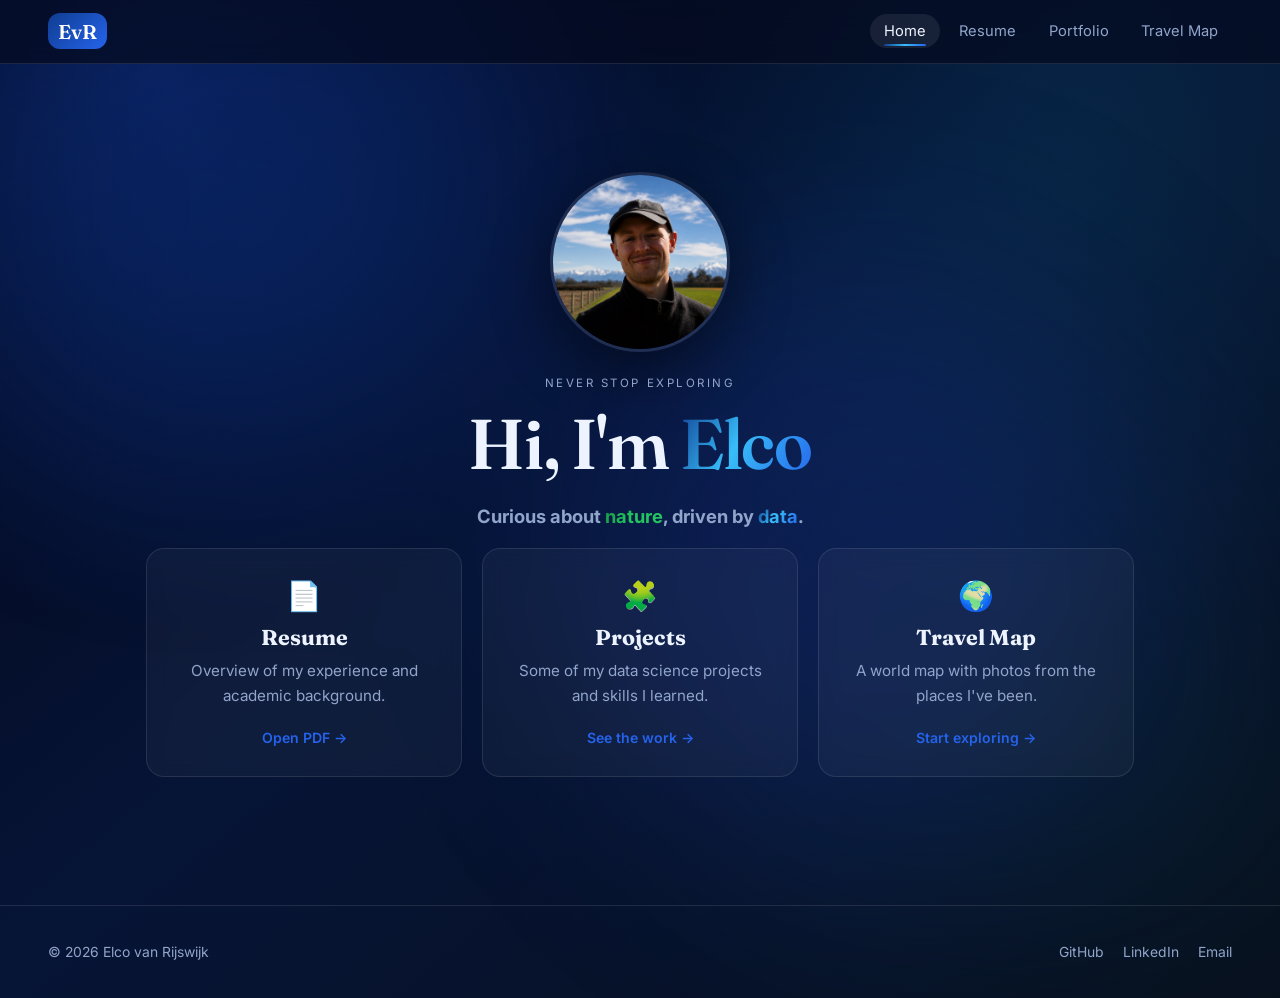
==== index.html @ c930455a "Initial portfolio" ====
<!DOCTYPE html>
<html lang="en">

<head>
  <meta charset="UTF-8" />
  <meta name="viewport" content="width=device-width, initial-scale=1.0" />
  <title>Elco van Rijswijk</title>
  
  <meta name="description" content="Personal portfolio, resume and travel photo map of Elco van Rijswijk." />
  <link rel="preconnect" href="https://fonts.googleapis.com" />
  <link rel="preconnect" href="https://fonts.gstatic.com" crossorigin />
  <link
    href="https://fonts.googleapis.com/css2?family=Inter:wght@300;400;500;600;700&family=Fraunces:opsz,wght@9..144,400;9..144,600&display=swap"
    rel="stylesheet" />
  <link rel="stylesheet" href="assets/css/style.css" />
  <title>Elco van Rijswijk</title>
  <link rel="icon" href="assets/photos/favicon.ico" type="image/x-icon">
</head>

<body class="home">
  <div class="aurora" aria-hidden="true">
    <span class="blob blob-1"></span>
    <span class="blob blob-2"></span>
    <span class="blob blob-3"></span>
  </div>



  <header class="site-header">
    <a class="brand" href="index.html"><span class="brand-mark">EvR</span></a>
    <nav class="site-nav">
      <a href="index.html" class="active" aria-current="page">Home</a>
      <a href="assets/resume/resume.pdf" target="_blank" rel="noopener">Resume</a>
      <a href="portfolio.html">Portfolio</a>
      <a href="map.html">Travel Map</a>
    </nav>
  </header>

  <main>
    <section class="hero">
      <img class="hero-avatar reveal" src="assets/photos/profile.png" alt="Elco van Rijswijk" data-profile-popup tabindex="0" role="button" aria-label="Open profile picture" />
      <p class="eyebrow reveal">Never Stop Exploring</p>
      <h1 class="reveal">
        Hi, I'm <span class="gradient-text">Elco</span><br />
      </h1>

      <h2 class="lede reveal">
        Curious about <span class="gradient-text nature-gradient">nature</span>, driven by <span class="gradient-text">data</span>.
      </h2>


    <section class="cards" aria-label="Sections">
      <a class="card reveal" href="assets/resume/resume.pdf" target="_blank" rel="noopener">
        <div class="card-icon">📄</div>
        <h2>Resume</h2>
        <p>Overview of my experience and academic background.</p>
        <span class="card-link">Open PDF →</span>
      </a>
      <a class="card reveal" href="portfolio.html">
        <div class="card-icon">🧩</div>
        <h2>Projects</h2>
        <p>Some of my data science projects and skills I learned.</p>
        <span class="card-link">See the work →</span>
      </a>
      <a class="card reveal" href="map.html">
        <div class="card-icon">🌍</div>
        <h2>Travel Map</h2>
        <p>A world map with photos from the places I've been.</p>
        <span class="card-link">Start exploring →</span>
      </a>
    </section>
  </main>

  <footer class="site-footer">
    <p>© <span id="year"></span> Elco van Rijswijk</p>
    <ul class="socials">
      <li><a href="https://github.com/ElcovRijswijk" target="_blank" rel="noopener">GitHub</a></li>
      <li><a href="https://www.linkedin.com/in/elcovrijswijk/" target="_blank" rel="noopener">LinkedIn</a></li>
      <li><a href="#email-popup" data-email-popup>Email</a></li>
    </ul>
  </footer>

  <script src="assets/js/main.js"></script>
</body>

</html>
---- assets/css/style.css ----
:root {
  color-scheme: dark;
  --bg: #050b1f;
  --bg-soft: #0b1430;
  --surface: rgba(255, 255, 255, 0.04);
  --surface-strong: rgba(255, 255, 255, 0.08);
  --border: rgba(255, 255, 255, 0.1);
  --text: #edf4ff;
  --muted: #91a4ca;
  --accent-1: #0f3d91;
  --accent-2: #2563eb;
  --accent-3: #38bdf8;
  --glow-1: rgba(8, 47, 120, 0.8);
  --glow-2: rgba(6, 78, 59, 0.34);
  --glow-3: rgba(30, 64, 175, 0.55);
  --radius: 18px;
  --shadow: 0 20px 60px rgba(0, 0, 0, 0.45);
  --max: 1180px;
}

* { box-sizing: border-box; }

html { scroll-behavior: smooth; }

body {
  margin: 0;
  min-height: 100vh;
  font-family: "Inter", system-ui, -apple-system, "Segoe UI", sans-serif;
  background:
    radial-gradient(circle at 12% 8%, rgba(29, 78, 216, 0.32), transparent 34rem),
    radial-gradient(circle at 84% 16%, rgba(14, 116, 144, 0.18), transparent 30rem),
    linear-gradient(140deg, #020617 0%, #061436 46%, #08111f 100%);
  color: var(--text);
  -webkit-font-smoothing: antialiased;
  display: flex;
  flex-direction: column;
}

a { color: inherit; text-decoration: none; }

code {
  font-family: ui-monospace, "SFMono-Regular", Menlo, monospace;
  background: var(--surface-strong);
  padding: 0.1em 0.4em;
  border-radius: 6px;
  font-size: 0.9em;
}

/* ---------- background aurora ---------- */
.aurora {
  position: fixed;
  inset: 0;
  z-index: -1;
  overflow: hidden;
  filter: blur(115px);
  opacity: 0.48;
}

.blob {
  position: absolute;
  width: 46vw;
  height: 46vw;
  border-radius: 50%;
  animation: float 18s ease-in-out infinite;
}

.blob-1 { background: var(--glow-1); top: -12vw; left: -6vw; }
.blob-2 { background: var(--glow-2); bottom: -16vw; right: -8vw; animation-delay: -6s; }
.blob-3 { background: var(--glow-3); top: 30vh; left: 45vw; animation-delay: -11s; }

@keyframes float {
  0%, 100% { transform: translate3d(0, 0, 0) scale(1); }
  50% { transform: translate3d(4vw, -5vh, 0) scale(1.12); }
}

/* ---------- header ---------- */
.site-header {
  position: sticky;
  top: 0;
  z-index: 500;
  display: flex;
  align-items: center;
  gap: 1.5rem;
  padding: 0.9rem clamp(1rem, 4vw, 3rem);
  backdrop-filter: blur(14px);
  background: color-mix(in srgb, var(--bg) 72%, transparent);
  border-bottom: 1px solid var(--border);
}

.brand-mark {
  font-family: "Fraunces", serif;
  font-weight: 600;
  font-size: 1.25rem;
  letter-spacing: 0.02em;
  padding: 0.35rem 0.6rem;
  border-radius: 12px;
  background: linear-gradient(135deg, var(--accent-1), var(--accent-2));
  color: #fff;
}

.site-nav {
  margin-left: auto;
  display: flex;
  gap: 0.35rem;
  min-width: 0;
  flex-wrap: nowrap;
  overflow-x: auto;
  scrollbar-width: none;
}

.site-nav::-webkit-scrollbar { display: none; }

.site-nav a {
  position: relative;
  flex: none;
  padding: 0.5rem 0.85rem;
  border-radius: 999px;
  font-size: 0.92rem;
  color: var(--muted);
  transition: background 0.2s, color 0.2s;
}

.site-nav a:hover { color: var(--text); background: var(--surface); }
.site-nav a.active { color: var(--text); background: var(--surface-strong); }

.site-nav a.active::after {
  content: "";
  position: absolute;
  right: 0.85rem;
  bottom: 0.15rem;
  left: 0.85rem;
  height: 2px;
  border-radius: 999px;
  background: linear-gradient(90deg, var(--accent-1), var(--accent-3), var(--accent-2));
}

/* ---------- hero ---------- */
main { flex: 1; }

.hero {
  max-width: var(--max);
  margin: 0 auto;
  padding: clamp(4rem, 12vh, 8rem) clamp(1rem, 4vw, 3rem) 3rem;
  text-align: center;
}

.hero-avatar {
  width: 180px;
  height: 180px;
  margin: 0 auto 1.5rem;
  display: block;
  border-radius: 50%;
  object-fit: cover;
  border: 3px solid var(--border);
  box-shadow: var(--shadow);
  cursor: zoom-in;
}

.eyebrow {
  text-transform: uppercase;
  letter-spacing: 0.22em;
  font-size: 0.72rem;
  color: var(--muted);
  margin: 0 0 1rem;
}

.hero h1 {
  font-family: "Fraunces", serif;
  font-weight: 600;
  font-size: clamp(2.4rem, 6vw, 4.4rem);
  line-height: 1.08;
  margin: 0 0 1.2rem;
  letter-spacing: -0.02em;
}

.gradient-text {
  background: linear-gradient(120deg, var(--accent-1), var(--accent-3) 45%, var(--accent-2));
  -webkit-background-clip: text;
  background-clip: text;
  color: transparent;
}

.nature-gradient {
  background-image: linear-gradient(120deg, #179545 0%, #22c55e 48%);
}

.bio-gradient {
  background-image: linear-gradient(120deg, #22c55e 25%, #38bdf8 48%, #2563eb 100%);
}

.hero-subtitle {
  max-width: 760px;
  margin: -0.35rem auto 0.9rem;
  font-family: "Fraunces", serif;
  font-size: clamp(1.05rem, 2.1vw, 1.55rem);
  font-weight: 600;
  line-height: 1.35;
  letter-spacing: 0;
}

.lede {
  max-width: 60ch;
  margin: 0 auto;
  color: var(--muted);
  font-size: clamp(1rem, 2vw, 1.15rem);
  line-height: 1.7;
}

.cta-row {
  display: flex;
  justify-content: center;
  flex-wrap: wrap;
  gap: 0.8rem;
  margin-top: 2.4rem;
}

.btn {
  display: inline-flex;
  align-items: center;
  gap: 0.5rem;
  padding: 0.85rem 1.5rem;
  border-radius: 999px;
  font-weight: 600;
  font-size: 0.95rem;
  border: 1px solid transparent;
  transition: transform 0.18s ease, box-shadow 0.18s ease, background 0.18s;
}

.btn:hover { transform: translateY(-2px); }

.btn-primary {
  background: linear-gradient(120deg, var(--accent-1), var(--accent-2));
  color: #fff;
  box-shadow: 0 12px 30px rgba(124, 92, 255, 0.35);
}

.btn-ghost {
  border-color: var(--border);
  background: var(--surface);
  color: var(--text);
}

.btn-ghost:hover { background: var(--surface-strong); }

/* ---------- cards ---------- */
.cards {
  max-width: var(--max);
  margin: 0 auto;
  padding: 1rem clamp(1rem, 4vw, 3rem) 5rem;
  display: grid;
  gap: 1.25rem;
  grid-template-columns: repeat(auto-fit, minmax(260px, 1fr));
}

.card {
  padding: 1.8rem;
  border-radius: var(--radius);
  border: 1px solid var(--border);
  background: var(--surface);
  backdrop-filter: blur(10px);
  transition: transform 0.22s ease, border-color 0.22s, box-shadow 0.22s;
}

.card:hover {
  transform: translateY(-6px);
  border-color: color-mix(in srgb, var(--accent-1) 55%, transparent);
  box-shadow: var(--shadow);
}

.card-icon { font-size: 1.8rem; }
.card h2 { font-family: "Fraunces", serif; font-size: 1.35rem; margin: 0.7rem 0 0.5rem; }
.card p { color: var(--muted); margin: 0 0 1.2rem; line-height: 1.6; font-size: 0.95rem; }
.card-link { font-size: 0.88rem; font-weight: 600; color: var(--accent-2); }

/* ---------- generic page ---------- */
.page {
  max-width: var(--max);
  margin: 0 auto;
  padding: clamp(2.5rem, 8vh, 5rem) clamp(1rem, 4vw, 3rem) 4rem;
}

.page-head h1 {
  font-family: "Fraunces", serif;
  font-size: clamp(2rem, 5vw, 3.2rem);
  margin: 0 0 0.8rem;
  letter-spacing: -0.02em;
}

.page-head .lede { margin: 0 0 2rem; }

.inline-link {
  color: var(--accent-2);
  font-weight: 600;
  text-decoration: underline;
  text-decoration-color: color-mix(in srgb, var(--accent-2) 55%, transparent);
  text-underline-offset: 0.18em;
}

.inline-link:hover { color: var(--accent-3); }

.filters {
  display: flex;
  flex-wrap: wrap;
  gap: 0.5rem;
  margin-bottom: 2rem;
}

.chip {
  padding: 0.45rem 0.95rem;
  border-radius: 999px;
  border: 1px solid var(--border);
  background: var(--surface);
  color: var(--muted);
  font-size: 0.85rem;
  cursor: pointer;
  transition: background 0.2s, color 0.2s;
}

.chip:hover { color: var(--text); }
.chip[aria-pressed="true"] {
  background: linear-gradient(120deg, var(--accent-1), var(--accent-2));
  color: #fff;
  border-color: transparent;
}

.project-grid {
  display: grid;
  gap: 1.25rem;
  grid-template-columns: repeat(auto-fill, minmax(290px, 1fr));
}

.project {
  display: flex;
  flex-direction: column;
  border-radius: var(--radius);
  border: 1px solid var(--border);
  background: var(--surface);
  overflow: hidden;
  transition: transform 0.22s ease, box-shadow 0.22s;
}

.project:hover { transform: translateY(-5px); box-shadow: var(--shadow); }

.project-thumb {
  aspect-ratio: 16 / 9;
  background: linear-gradient(135deg, var(--accent-1), var(--accent-3));
  object-fit: cover;
  width: 100%;
  display: block;
}

.project-body { padding: 1.3rem; display: flex; flex-direction: column; gap: 0.6rem; flex: 1; }
.project-body h2 { font-family: "Fraunces", serif; font-size: 1.2rem; margin: 0; }
.project-body p { color: var(--muted); font-size: 0.93rem; line-height: 1.6; margin: 0; }
.tag-row { display: flex; flex-wrap: wrap; gap: 0.35rem; margin-top: auto; padding-top: 0.6rem; }
.tag {
  font-size: 0.72rem;
  letter-spacing: 0.04em;
  text-transform: uppercase;
  padding: 0.25rem 0.6rem;
  border-radius: 999px;
  background: var(--surface-strong);
  color: var(--muted);
}
.project-links { display: flex; gap: 1rem; padding-top: 0.4rem; }
.project-links a { font-size: 0.85rem; font-weight: 600; color: var(--accent-2); }
.project-links a:hover { text-decoration: underline; }

/* ---------- github + skills ---------- */
.about-grid {
  display: grid;
  grid-template-columns: repeat(auto-fit, minmax(360px, 1fr));
  gap: 1.5rem;
  align-items: start;
  margin-top: 3rem;
  margin-bottom: 2.5rem;
}

.github-section, .skills-section {
  margin: 0;
}

.skills-section { order: -1; }

.github-section h2, .skills-section h2 {
  font-family: "Fraunces", serif;
  font-size: 1.5rem;
  margin: 0 0 1rem;
}

.github-card {
  height: 100%;
  border: 1px solid var(--border);
  background: var(--surface);
  border-radius: var(--radius);
  padding: 1.75rem;
}

.github-card-head {
  display: flex;
  flex-wrap: wrap;
  align-items: center;
  justify-content: space-between;
  gap: 1rem;
  margin-bottom: 1.2rem;
}

.github-card-head h2 { margin: 0; margin-right: auto; }

.github-profile-summary {
  display: flex;
  align-items: center;
  gap: 0.75rem;
  margin-bottom: 0.9rem;
  color: inherit;
  text-decoration: none;
}

.github-profile-summary:hover strong { color: var(--accent-3); }
.github-card-head .github-profile-summary { margin-bottom: 0; }

.snapshot-avatar {
  width: 44px;
  height: 44px;
  border: 2px solid var(--accent-2);
  border-radius: 50%;
  object-fit: cover;
}

.github-profile-summary strong, .github-profile-summary span,
.minimal-profile strong, .minimal-profile span {
  display: block;
}

.github-profile-summary strong, .minimal-profile strong { color: var(--text); font-size: 0.92rem; }
.github-profile-summary span, .minimal-profile span { color: var(--muted); font-size: 0.78rem; }

.github-square-frame {
  margin-top: 1rem;
  overflow: hidden;
  border-top: 1px solid rgba(56, 189, 248, 0.24);
  padding-top: 1rem;
}

.github-square-chart {
  display: block;
  width: 100%;
  max-width: 100%;
  height: auto;
}

.github-strip-frame {
  overflow: hidden;
  height: 50px;
  padding: 0.4rem;
  border: 1px solid rgba(74, 222, 128, 0.24);
  border-radius: 10px;
  background: #000;
}

.github-strip {
  display: block;
  width: 100%;
  height: 100%;
  object-fit: cover;
  object-position: right center;
}

.variant-strip p { margin: 0.65rem 0 0; color: var(--muted); font-size: 0.8rem; }

.variant-cta { background: rgba(8, 47, 59, 0.45); }

.minimal-profile {
  display: flex;
  align-items: center;
  gap: 0.75rem;
}

.minimal-profile .btn { margin-left: auto; white-space: nowrap; }
.minimal-mark {
  display: grid;
  width: 42px;
  height: 42px;
  place-items: center;
  border-radius: 12px;
  background: linear-gradient(135deg, var(--accent-1), var(--accent-2));
  color: #fff;
  font-size: 0.75rem;
  font-weight: 700;
}

@media (max-width: 520px) {
  .minimal-profile { align-items: flex-start; flex-wrap: wrap; }
  .minimal-profile .btn { margin-left: 0; }
}

.github-card-body {
  display: flex;
  flex-direction: column;
  gap: 1.5rem;
}

.github-chart-frame {
  overflow: hidden;
  padding: 0.85rem 0.75rem;
  border: 1px solid rgba(74, 222, 128, 0.24);
  border-radius: 14px;
  background: linear-gradient(145deg, #030817, #071c1d 72%, #0a2b21);
  box-shadow: inset 0 1px 0 rgba(255, 255, 255, 0.04), 0 10px 24px rgba(2, 6, 23, 0.24);
}

.github-chart {
  display: block;
  width: 100%;
  max-width: 100%;
}

.github-stats-row { display: flex; flex-wrap: wrap; gap: 0.6rem; }
.github-stats-row div {
  flex: 1;
  min-width: 90px;
  background: var(--surface);
  border: 1px solid var(--border);
  border-radius: 14px;
  padding: 0.7rem 0.5rem;
  text-align: center;
}
.github-stats-row strong { display: block; font-size: 1.3rem; }
.github-stats-row span { font-size: 0.72rem; color: var(--muted); text-transform: uppercase; letter-spacing: 0.08em; }

.skills-table-wrap {
  border: 1px solid var(--border);
  border-radius: var(--radius);
  overflow-x: auto;
}

.skills-table {
  width: 100%;
  border-collapse: collapse;
  font-size: 0.9rem;
}

.skills-table th, .skills-table td {
  padding: 0.9rem 1.1rem;
  text-align: left;
  vertical-align: middle;
  border-bottom: 1px solid var(--border);
}

.skills-table th {
  color: var(--muted);
  font-size: 0.78rem;
  text-transform: uppercase;
  letter-spacing: 0.06em;
  background: var(--surface);
}

.skills-table tbody tr:last-child td { border-bottom: none; }
.skills-table td:first-child { font-weight: 600; white-space: nowrap; }
.skills-table td img { height: 20px; margin: 2px 4px 2px 0; vertical-align: middle; }

/* ---------- map page ---------- */
body.map-page { height: 100vh; overflow: hidden; }

.map-layout {
  display: grid;
  grid-template-columns: minmax(280px, 340px) 1fr;
  height: calc(100vh - 66px);
  min-height: 0;
}

.map-sidebar {
  padding: 1.5rem 1.25rem;
  border-right: 1px solid var(--border);
  background: color-mix(in srgb, var(--bg-soft) 85%, transparent);
  display: flex;
  flex-direction: column;
  gap: 0.9rem;
  min-height: 0;
}

.map-sidebar h1 { font-family: "Fraunces", serif; font-size: 1.8rem; margin: 0; }
.sidebar-lede { color: var(--muted); font-size: 0.9rem; margin: 0; }

.map-stats { display: flex; gap: 0.6rem; }
.map-stats div {
  flex: 1;
  background: var(--surface);
  border: 1px solid var(--border);
  border-radius: 14px;
  padding: 0.7rem 0.5rem;
  text-align: center;
}
.map-stats strong { display: block; font-size: 1.3rem; }
.map-stats span { font-size: 0.72rem; color: var(--muted); text-transform: uppercase; letter-spacing: 0.08em; }

.place-search {
  width: 100%;
  padding: 0.7rem 0.9rem;
  border-radius: 12px;
  border: 1px solid var(--border);
  background: var(--surface);
  color: var(--text);
  font: inherit;
  font-size: 0.9rem;
}
.place-search:focus { outline: 2px solid var(--accent-1); outline-offset: 1px; }

.place-list {
  list-style: none;
  margin: 0;
  padding: 0 0.2rem 1rem 0;
  overflow-y: auto;
  flex: 1;
  display: flex;
  flex-direction: column;
  gap: 0.5rem;
}

.continent-group {
  border: 1px solid var(--border);
  border-radius: 14px;
  background: var(--surface);
  overflow: hidden;
}

.continent-group summary {
  list-style: none;
  cursor: pointer;
  display: flex;
  align-items: center;
  justify-content: space-between;
  gap: 0.75rem;
  padding: 0.75rem 0.85rem;
  color: var(--text);
  font-size: 0.82rem;
  font-weight: 600;
  letter-spacing: 0.04em;
  text-transform: uppercase;
}

.continent-group summary::-webkit-details-marker { display: none; }
.continent-group summary::before { content: "▸"; color: var(--accent-2); transition: transform 0.2s; }
.continent-group[open] summary::before { transform: rotate(90deg); }
.continent-group summary:hover { background: var(--surface-strong); }
.continent-count { color: var(--muted); font-size: 0.72rem; margin-left: auto; }

.continent-places {
  list-style: none;
  display: flex;
  flex-direction: column;
  gap: 0.5rem;
  margin: 0;
  padding: 0 0.5rem 0.5rem;
}

.place-item {
  width: 100%;
  text-align: left;
  border: 1px solid var(--border);
  background: var(--surface);
  color: inherit;
  border-radius: 14px;
  padding: 0.7rem 0.85rem;
  cursor: pointer;
  font: inherit;
  display: flex;
  gap: 0.75rem;
  align-items: center;
  transition: border-color 0.18s, transform 0.18s;
}

.place-item:hover { transform: translateX(3px); border-color: var(--accent-2); }
.place-item img { width: 44px; height: 44px; border-radius: 10px; object-fit: cover; flex: none; }
.place-item .pi-name { font-weight: 600; font-size: 0.92rem; }
.place-item .pi-meta { font-size: 0.76rem; color: var(--muted); }

.map-wrap { position: relative; min-height: 0; }
#map { position: absolute; inset: 0; background: var(--bg-soft); }

.leaflet-popup-content-wrapper {
  background: var(--bg-soft);
  color: var(--text);
  border-radius: 16px;
  border: 1px solid var(--border);
  box-shadow: var(--shadow);
}
.leaflet-popup-tip { background: var(--bg-soft); }
.leaflet-popup-content { margin: 0.9rem 1rem; width: 250px !important; }
.popup-title { font-family: "Fraunces", serif; font-size: 1.05rem; margin: 0 0 0.15rem; }
.popup-meta { font-size: 0.78rem; color: var(--muted); margin: 0 0 0.6rem; }
.popup-note { font-size: 0.85rem; color: var(--muted); line-height: 1.5; margin: 0.6rem 0 0; }
.popup-photos { display: grid; grid-template-columns: repeat(3, 1fr); gap: 4px; }
.popup-photos button { padding: 0; border: 0; background: none; cursor: pointer; }
.popup-photos img { width: 100%; aspect-ratio: 1; object-fit: cover; border-radius: 8px; display: block; }

.pin {
  width: 16px;
  height: 16px;
  border-radius: 50%;
  background: linear-gradient(135deg, var(--accent-2), var(--accent-1));
  border: 2px solid #fff;
  box-shadow: 0 0 0 4px rgba(18, 216, 177, 0.25);
}

.country-glow {
  animation: countryGlow 1.8s ease-in-out infinite;
}

@keyframes countryGlow {
  0%, 100% {
    filter: drop-shadow(0 0 2px rgba(255, 214, 10, 0.85)) drop-shadow(0 0 6px rgba(255, 214, 10, 0.5));
  }
  50% {
    filter: drop-shadow(0 0 9px rgba(255, 214, 10, 1)) drop-shadow(0 0 18px rgba(255, 214, 10, 0.8));
  }
}

@media (prefers-reduced-motion: reduce) {
  .country-glow { animation: none; filter: drop-shadow(0 0 6px rgba(255, 214, 10, 0.9)); }
}

/* ---------- lightbox ---------- */
.lightbox {
  position: fixed;
  inset: 0;
  z-index: 1000;
  background: rgba(5, 8, 15, 0.92);
  display: flex;
  align-items: center;
  justify-content: center;
  gap: 1rem;
  padding: 2rem;
}
.lightbox[hidden] { display: none; }
.lb-figure { margin: 0; max-width: min(1100px, 90vw); text-align: center; }
.lb-figure img { max-width: 100%; max-height: 78vh; border-radius: 14px; box-shadow: var(--shadow); }
.lb-figure figcaption { color: #cfd6ea; font-size: 0.9rem; margin-top: 0.8rem; }
.lightbox button {
  background: rgba(255, 255, 255, 0.1);
  border: 1px solid rgba(255, 255, 255, 0.2);
  color: #fff;
  border-radius: 999px;
  width: 46px;
  height: 46px;
  font-size: 1.5rem;
  cursor: pointer;
  flex: none;
}
.lightbox button:hover { background: rgba(255, 255, 255, 0.2); }
.lb-close { position: absolute; top: 1.5rem; right: 1.5rem; font-size: 1.1rem !important; }

/* ---------- footer ---------- */
.site-footer {
  border-top: 1px solid var(--border);
  padding: 1.5rem clamp(1rem, 4vw, 3rem);
  display: flex;
  flex-wrap: wrap;
  gap: 1rem;
  justify-content: space-between;
  align-items: center;
  color: var(--muted);
  font-size: 0.87rem;
}
.socials { list-style: none; display: flex; gap: 1.2rem; margin: 0; padding: 0; }
.socials a:hover { color: var(--text); }

.email-popup {
  position: fixed;
  inset: 0;
  z-index: 1000;
  display: grid;
  place-items: center;
  padding: 1.5rem;
  background: rgba(2, 6, 23, 0.78);
  backdrop-filter: blur(8px);
}

.email-popup[hidden] { display: none; }

.email-popup-card {
  position: relative;
  width: min(480px, 100%);
  padding: 2rem;
  border: 1px solid var(--border);
  border-radius: var(--radius);
  background: var(--bg-soft);
  box-shadow: var(--shadow);
}

.email-popup-card h2 {
  margin: 0 0 0.7rem;
  font-family: "Fraunces", serif;
  font-size: 1.7rem;
}

.email-popup-card p:not(.eyebrow) {
  margin: 0 0 1.4rem;
  color: var(--muted);
  line-height: 1.7;
}

.email-popup-icon {
  margin-bottom: 1rem;
  color: var(--accent-2);
  font-size: 2rem;
}

.email-popup-close {
  position: absolute;
  top: 1rem;
  right: 1rem;
  width: 34px;
  height: 34px;
  border: 1px solid var(--border);
  border-radius: 50%;
  background: var(--surface);
  color: var(--text);
  font-size: 1.4rem;
  line-height: 1;
  cursor: pointer;
}

.email-popup-close:hover { background: var(--surface-strong); }

.profile-popup-card { text-align: center; }

.profile-popup-image {
  display: block;
  width: min(360px, 100%);
  aspect-ratio: 1;
  margin: 0 auto 1.4rem;
  border-radius: 50%;
  object-fit: cover;
  filter: blur(18px) saturate(0.8);
  opacity: 0.78;
  border: 3px solid var(--accent-2);
  box-shadow: 0 0 35px rgba(37, 99, 235, 0.4);
}

/* ---------- reveal animation ---------- */
.reveal { opacity: 0; transform: translateY(18px); transition: opacity 0.6s ease, transform 0.6s ease; }
.reveal.is-visible { opacity: 1; transform: none; }

@media (prefers-reduced-motion: reduce) {
  .reveal { opacity: 1; transform: none; transition: none; }
  .blob { animation: none; }
  html { scroll-behavior: auto; }
}

@media (max-width: 860px) {
  body.map-page { height: auto; overflow: auto; }
  .map-layout { grid-template-columns: 1fr; height: auto; }
  .map-sidebar { border-right: 0; border-bottom: 1px solid var(--border); }
  .place-list { max-height: 320px; }
  .map-wrap { height: 65vh; }
  .site-nav { gap: 0; }
}
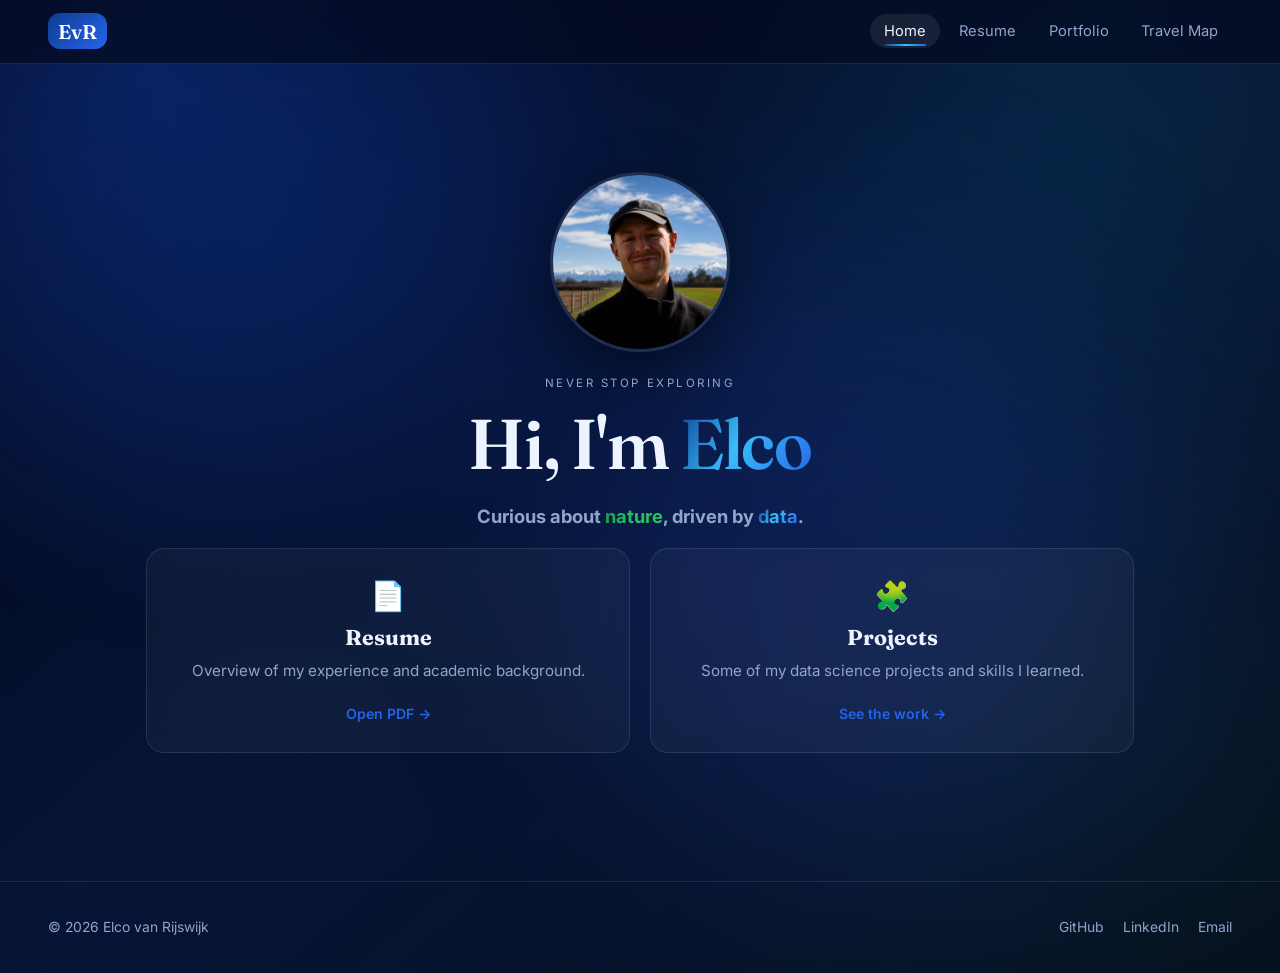
==== commit e333d715: "Testing new things" ====
--- a/index.html
+++ b/index.html
@@ -62,12 +62,14 @@
         <p>Some of my data science projects and skills I learned.</p>
         <span class="card-link">See the work →</span>
       </a>
+      <!--
       <a class="card reveal" href="map.html">
         <div class="card-icon">🌍</div>
         <h2>Travel Map</h2>
         <p>A world map with photos from the places I've been.</p>
         <span class="card-link">Start exploring →</span>
       </a>
+      -->
     </section>
   </main>
 
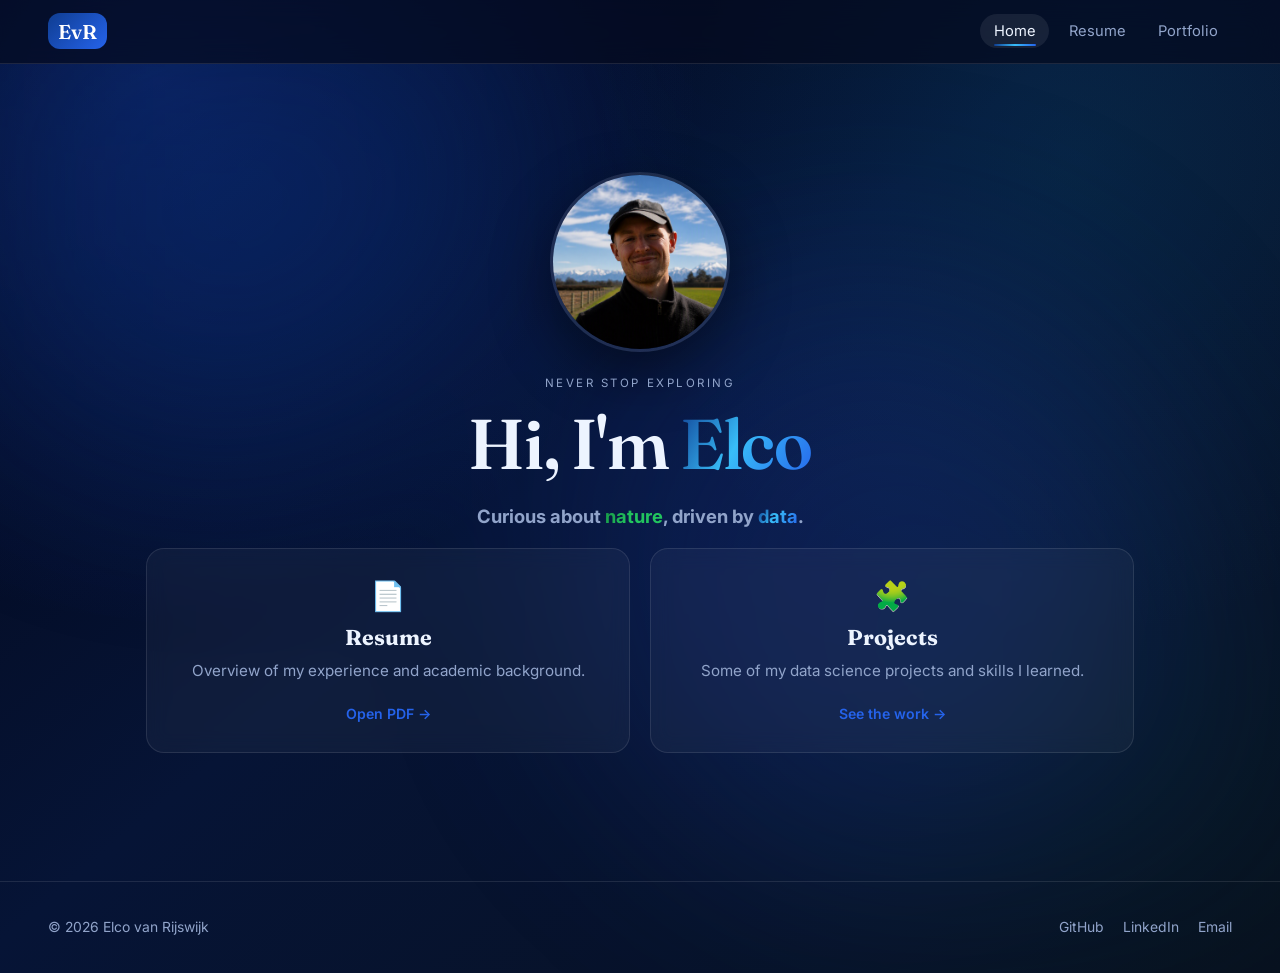
==== commit bfeb1d86: "tmp disable travel map" ====
--- a/index.html
+++ b/index.html
@@ -32,7 +32,6 @@
       <a href="index.html" class="active" aria-current="page">Home</a>
       <a href="assets/resume/resume.pdf" target="_blank" rel="noopener">Resume</a>
       <a href="portfolio.html">Portfolio</a>
-      <a href="map.html">Travel Map</a>
     </nav>
   </header>
 
